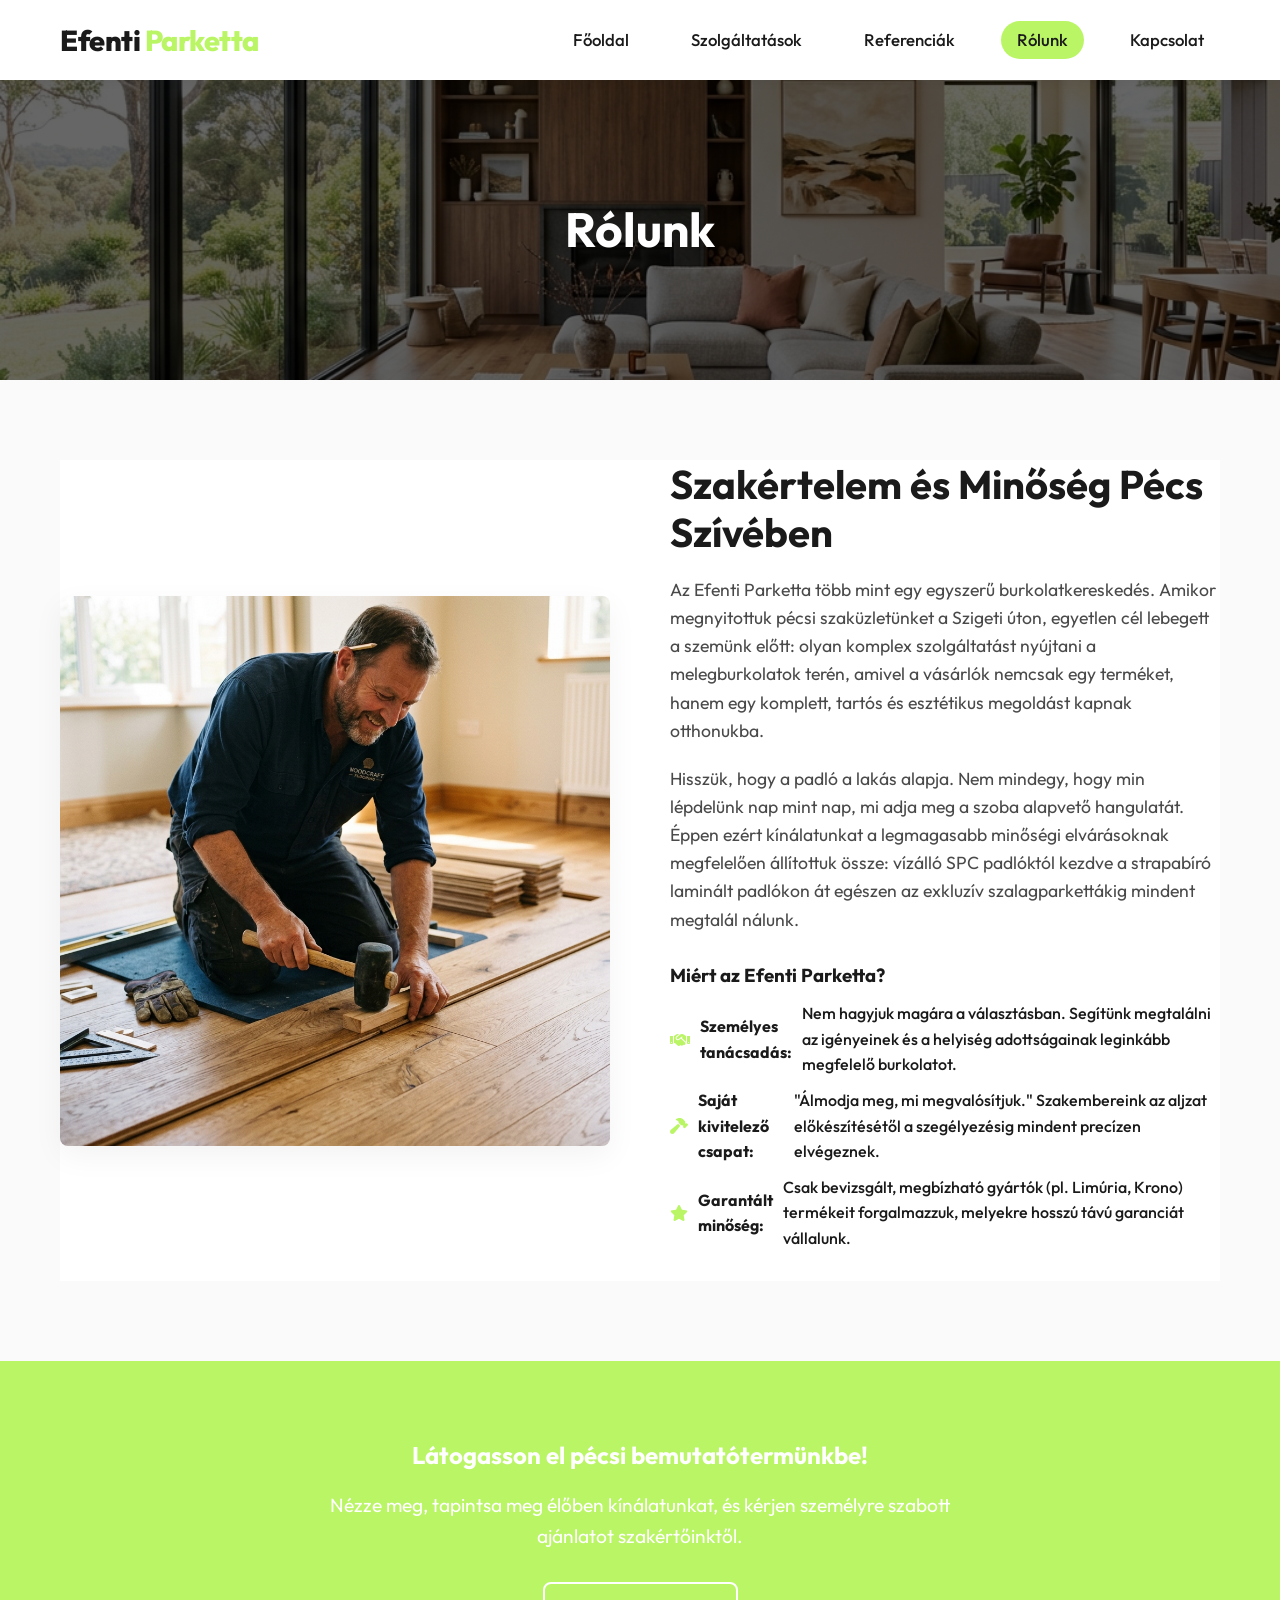
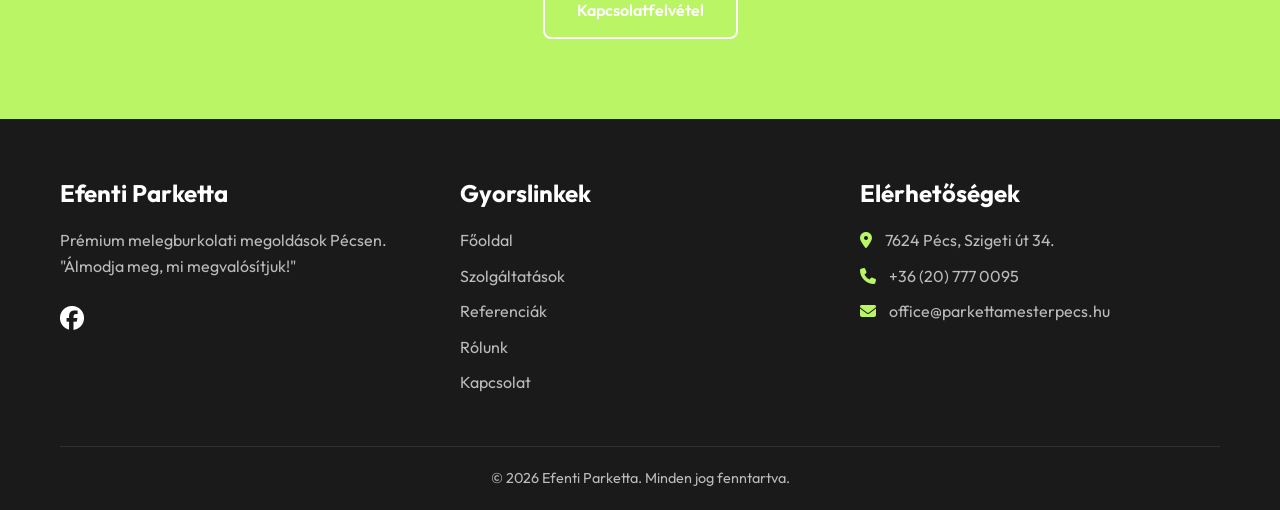
==== about.html @ 0abd13f0 "Add files via upload" ====
<!DOCTYPE html>
<html lang="hu">
<head>
    <meta charset="UTF-8">
    <meta name="viewport" content="width=device-width, initial-scale=1.0">
    <meta name="description" content="Tudjon meg többet az Efenti Parkettáról. Pécsi szaküzletünk nem csak elad, de szakértői támogatást és teljes körű kivitelezést is nyújt.">
    <title>Rólunk | Efenti Parketta Pécs</title>
    
    <!-- FontAwesome -->
    <link rel="stylesheet" href="https://cdnjs.cloudflare.com/ajax/libs/font-awesome/6.4.0/css/all.min.css">
    
    <!-- Custom CSS -->
    <link rel="stylesheet" href="css/styles.css">
</head>
<body>

    <!-- Header -->
    <header class="header">
        <div class="container">
            <a href="index.html" class="logo">Efenti <span>Parketta</span></a>
            
            <nav class="nav-links">
                <a href="index.html">Főoldal</a>
                <a href="services.html">Szolgáltatások</a>
                <a href="portfolio.html">Referenciák</a>
                <a href="about.html" class="active">Rólunk</a>
                <a href="contact.html">Kapcsolat</a>
            </nav>
            
            <button class="mobile-menu-btn" aria-label="Toggle Menu">
                <i class="fas fa-bars"></i>
            </button>
        </div>
    </header>

    <!-- Page Header -->
    <div class="page-header" style="background: linear-gradient(rgba(0,0,0,0.6), rgba(0,0,0,0.6)), url('images/hero_bg.png') center/cover;">
        <div class="container">
            <h1>Rólunk</h1>
        </div>
    </div>

    <!-- About Content -->
    <section class="section">
        <div class="container">
            <div class="about-preview">
                <div class="about-img">
                    <img src="images/about_img.png" alt="Efenti Parketta Szakértelem">
                </div>
                
                <div class="about-text">
                    <h2>Szakértelem és Minőség Pécs Szívében</h2>
                    <p>Az Efenti Parketta több mint egy egyszerű burkolatkereskedés. Amikor megnyitottuk pécsi szaküzletünket a Szigeti úton, egyetlen cél lebegett a szemünk előtt: olyan komplex szolgáltatást nyújtani a melegburkolatok terén, amivel a vásárlók nemcsak egy terméket, hanem egy komplett, tartós és esztétikus megoldást kapnak otthonukba.</p>
                    
                    <p>Hisszük, hogy a padló a lakás alapja. Nem mindegy, hogy min lépdelünk nap mint nap, mi adja meg a szoba alapvető hangulatát. Éppen ezért kínálatunkat a legmagasabb minőségi elvárásoknak megfelelően állítottuk össze: vízálló SPC padlóktól kezdve a strapabíró laminált padlókon át egészen az exkluzív szalagparkettákig mindent megtalál nálunk.</p>
                    
                    <h3 style="margin: 30px 0 15px;">Miért az Efenti Parketta?</h3>
                    <ul class="check-list">
                        <li><i class="fas fa-handshake"></i> <strong>Személyes tanácsadás:</strong> Nem hagyjuk magára a választásban. Segítünk megtalálni az igényeinek és a helyiség adottságainak leginkább megfelelő burkolatot.</li>
                        <li><i class="fas fa-hammer"></i> <strong>Saját kivitelező csapat:</strong> "Álmodja meg, mi megvalósítjuk." Szakembereink az aljzat előkészítésétől a szegélyezésig mindent precízen elvégeznek.</li>
                        <li><i class="fas fa-star"></i> <strong>Garantált minőség:</strong> Csak bevizsgált, megbízható gyártók (pl. Limúria, Krono) termékeit forgalmazzuk, melyekre hosszú távú garanciát vállalunk.</li>
                    </ul>
                </div>
            </div>
        </div>
    </section>

    <!-- CTA Section -->
    <section class="section" style="background-color: var(--primary-color); color: white; text-align: center;">
        <div class="container">
            <h2 style="color: white; margin-bottom: 20px;">Látogasson el pécsi bemutatótermünkbe!</h2>
            <p style="font-size: 1.2rem; margin-bottom: 30px; max-width: 700px; margin-left: auto; margin-right: auto;">Nézze meg, tapintsa meg élőben kínálatunkat, és kérjen személyre szabott ajánlatot szakértőinktől.</p>
            <a href="contact.html" class="btn btn-outline" style="color: white; border-color: white;">Kapcsolatfelvétel</a>
        </div>
    </section>

    <!-- Footer -->
    <footer class="footer">
        <div class="container">
            <div class="footer-grid">
                <div class="footer-col">
                    <h3>Efenti Parketta</h3>
                    <p>Prémium melegburkolati megoldások Pécsen. "Álmodja meg, mi megvalósítjuk!"</p>
                    <div style="margin-top: 20px;">
                        <a href="https://www.facebook.com/profile.php?id=100078625040683" target="_blank" style="font-size: 1.5rem; color: #fff; margin-right: 15px;"><i class="fab fa-facebook"></i></a>
                    </div>
                </div>
                
                <div class="footer-col">
                    <h3>Gyorslinkek</h3>
                    <ul class="footer-links">
                        <li><a href="index.html">Főoldal</a></li>
                        <li><a href="services.html">Szolgáltatások</a></li>
                        <li><a href="portfolio.html">Referenciák</a></li>
                        <li><a href="about.html">Rólunk</a></li>
                        <li><a href="contact.html">Kapcsolat</a></li>
                    </ul>
                </div>
                
                <div class="footer-col">
                    <h3>Elérhetőségek</h3>
                    <ul class="footer-links">
                        <li><i class="fas fa-map-marker-alt" style="margin-right: 10px; color: var(--primary-color);"></i> 7624 Pécs, Szigeti út 34.</li>
                        <li><i class="fas fa-phone" style="margin-right: 10px; color: var(--primary-color);"></i> <a href="tel:+36207770095">+36 (20) 777 0095</a></li>
                        <li><i class="fas fa-envelope" style="margin-right: 10px; color: var(--primary-color);"></i> <a href="mailto:office@parkettamesterpecs.hu">office@parkettamesterpecs.hu</a></li>
                    </ul>
                </div>
            </div>
            
            <div class="footer-bottom">
                <p>&copy; 2026 Efenti Parketta. Minden jog fenntartva.</p>
            </div>
        </div>
    </footer>

    <script src="js/main.js"></script>
</body>
</html>
---- css/styles.css ----
@import url('https://fonts.googleapis.com/css2?family=Outfit:wght@300;400;500;600;700;800&display=swap');

:root {
  --primary-color: #BAF565; /* Logo Green */
  --primary-hover: #A3DF4E; /* Darker Green */
  --secondary-color: #1A1A1A; /* Dark Text */
  --text-color: #4A4A4A; /* Soft Text */
  --bg-color: #FAFAFA;
  --white: #FFFFFF;
  --accent-color: #D4AF37; /* Premium Gold */
  
  --transition: all 0.3s ease-in-out;
  --box-shadow: 0 10px 30px rgba(0,0,0,0.05);
  --border-radius: 8px;
}

* {
  margin: 0;
  padding: 0;
  box-sizing: border-box;
}

body {
  font-family: 'Outfit', sans-serif;
  color: var(--text-color);
  background-color: var(--bg-color);
  line-height: 1.6;
  overflow-x: hidden;
}

h1, h2, h3, h4, h5, h6 {
  color: var(--secondary-color);
  font-weight: 700;
  line-height: 1.2;
}

a {
  text-decoration: none;
  color: inherit;
  transition: var(--transition);
}

ul {
  list-style: none;
}

img {
  max-width: 100%;
  height: auto;
  display: block;
}

/* Utilities */
.container {
  width: 100%;
  max-width: 1200px;
  margin: 0 auto;
  padding: 0 20px;
}

.section {
  padding: 80px 0;
}

.section-title {
  text-align: center;
  font-size: 2.5rem;
  margin-bottom: 50px;
  position: relative;
  display: inline-block;
  left: 50%;
  transform: translateX(-50%);
}

.section-title::after {
  content: '';
  position: absolute;
  bottom: -10px;
  left: 50%;
  transform: translateX(-50%);
  width: 60px;
  height: 4px;
  background-color: var(--primary-color);
  border-radius: 2px;
}

/* Buttons */
.btn {
  display: inline-flex;
  align-items: center;
  justify-content: center;
  padding: 14px 32px;
  font-size: 1rem;
  font-weight: 600;
  border-radius: var(--border-radius);
  cursor: pointer;
  transition: var(--transition);
  border: none;
  gap: 8px;
}

.btn-primary {
  background-color: var(--primary-color);
  color: var(--secondary-color);
  box-shadow: 0 4px 15px rgba(186, 245, 101, 0.3);
}

.btn-primary:hover {
  background-color: var(--primary-hover);
  transform: translateY(-2px);
  box-shadow: 0 6px 20px rgba(186, 245, 101, 0.4);
}

.btn-outline {
  background-color: transparent;
  color: var(--primary-color);
  border: 2px solid var(--primary-color);
}

.btn-outline:hover {
  background-color: var(--primary-color);
  color: var(--white);
}

/* Header */
.header {
  position: fixed;
  top: 0;
  left: 0;
  width: 100%;
  background-color: rgba(255, 255, 255, 0.95);
  backdrop-filter: blur(10px);
  z-index: 1000;
  box-shadow: 0 2px 10px rgba(0,0,0,0.05);
  transition: var(--transition);
}

.header .container {
  display: flex;
  justify-content: space-between;
  align-items: center;
  height: 80px;
}

.logo {
  font-size: 1.8rem;
  font-weight: 800;
  color: var(--secondary-color);
  letter-spacing: -0.5px;
}

.logo span {
  color: var(--primary-color);
}

.nav-links {
  display: flex;
  gap: 30px;
}

.nav-links a {
  font-weight: 500;
  font-size: 1.05rem;
  color: var(--secondary-color);
  position: relative;
  padding: 6px 16px;
  border-radius: 20px;
  transition: var(--transition);
  z-index: 1;
}

.nav-links a::before {
  content: '';
  position: absolute;
  top: 0;
  left: 0;
  width: 100%;
  height: 100%;
  background-color: var(--primary-color);
  border-radius: 20px;
  z-index: -1;
  transform: scale(0.8);
  opacity: 0;
  transition: var(--transition);
}

.nav-links a:hover::before,
.nav-links a.active::before {
  transform: scale(1);
  opacity: 1;
}

.nav-links a.active {
  color: var(--secondary-color);
}

.mobile-menu-btn {
  display: none;
  font-size: 1.5rem;
  color: var(--secondary-color);
  cursor: pointer;
  background: none;
  border: none;
}

/* Hero Section */
.hero {
  height: 100vh;
  min-height: 600px;
  display: flex;
  align-items: center;
  position: relative;
  margin-top: 0;
  background: linear-gradient(rgba(0,0,0,0.6), rgba(0,0,0,0.6)), url('../images/hero_bg.png') center/cover no-repeat;
  color: var(--white);
}

.hero-content {
  max-width: 800px;
  text-align: center;
  margin: 0 auto;
}

.hero h1 {
  font-size: 4rem;
  color: var(--white);
  margin-bottom: 20px;
  letter-spacing: -1px;
}

.hero p {
  font-size: 1.2rem;
  margin-bottom: 40px;
  color: #E0E0E0;
}

.hero-btns {
  display: flex;
  gap: 20px;
  justify-content: center;
}

/* Features/Services Preview */
.features-grid {
  display: grid;
  grid-template-columns: repeat(3, 1fr);
  gap: 30px;
  margin-top: 40px;
}

.feature-card {
  background: var(--white);
  border-radius: var(--border-radius);
  padding: 40px 30px;
  text-align: center;
  box-shadow: var(--box-shadow);
  transition: var(--transition);
  border-bottom: 4px solid transparent;
}

.feature-card:hover {
  transform: translateY(-10px);
  border-bottom-color: var(--primary-color);
}

.feature-icon {
  font-size: 3rem;
  color: var(--primary-color);
  margin-bottom: 20px;
}

.feature-card h3 {
  font-size: 1.5rem;
  margin-bottom: 15px;
}

/* About Preview */
.about-preview {
  display: flex;
  align-items: center;
  gap: 60px;
  background-color: var(--white);
}

.about-img {
  flex: 1;
  border-radius: var(--border-radius);
  overflow: hidden;
  box-shadow: var(--box-shadow);
}

.about-img img {
  width: 100%;
  height: 100%;
  object-fit: cover;
  transition: transform 0.5s ease;
}

.about-img:hover img {
  transform: scale(1.05);
}

.about-text {
  flex: 1;
}

.about-text h2 {
  font-size: 2.5rem;
  margin-bottom: 20px;
}

.about-text p {
  margin-bottom: 20px;
  font-size: 1.1rem;
}

.check-list {
  margin-bottom: 30px;
}

.check-list li {
  margin-bottom: 10px;
  display: flex;
  align-items: center;
  gap: 10px;
  font-weight: 500;
  color: var(--secondary-color);
}

.check-list i {
  color: var(--primary-color);
}

/* Service Detail Cards (for services.html) */
.service-details {
  display: flex;
  flex-direction: column;
  gap: 60px;
  margin-top: 40px;
}

.service-row {
  display: flex;
  align-items: center;
  gap: 50px;
}

.service-row:nth-child(even) {
  flex-direction: row-reverse;
}

.service-image {
  flex: 1;
  border-radius: var(--border-radius);
  overflow: hidden;
  box-shadow: var(--box-shadow);
}

.service-image img {
  width: 100%;
  aspect-ratio: 4/3;
  object-fit: cover;
}

.service-info {
  flex: 1;
}

.service-info h2 {
  font-size: 2rem;
  margin-bottom: 20px;
  color: var(--primary-color);
}

/* Portfolio Grid */
.portfolio-grid {
  display: grid;
  grid-template-columns: repeat(auto-fill, minmax(350px, 1fr));
  gap: 30px;
}

.portfolio-item {
  border-radius: var(--border-radius);
  overflow: hidden;
  position: relative;
  box-shadow: var(--box-shadow);
  aspect-ratio: 4/3;
}

.portfolio-item img {
  width: 100%;
  height: 100%;
  object-fit: cover;
  transition: transform 0.5s ease;
}

.portfolio-overlay {
  position: absolute;
  top: 0;
  left: 0;
  width: 100%;
  height: 100%;
  background: rgba(26, 26, 26, 0.85);
  display: flex;
  flex-direction: column;
  justify-content: center;
  align-items: center;
  opacity: 0;
  transition: var(--transition);
  color: var(--white);
}

.portfolio-item:hover .portfolio-overlay {
  opacity: 1;
}

.portfolio-item:hover img {
  transform: scale(1.1);
}

.portfolio-overlay h3 {
  color: var(--white);
  font-size: 1.5rem;
  transform: translateY(20px);
  transition: var(--transition);
}

.portfolio-item:hover .portfolio-overlay h3 {
  transform: translateY(0);
}

/* Contact Section */
.contact-wrapper {
  display: flex;
  gap: 50px;
  background: var(--white);
  border-radius: var(--border-radius);
  box-shadow: var(--box-shadow);
  overflow: hidden;
}

.contact-info-box {
  flex: 1;
  background: var(--primary-color);
  color: var(--white);
  padding: 50px;
}

.contact-info-box h2 {
  color: var(--white);
  margin-bottom: 30px;
}

.info-item {
  display: flex;
  align-items: flex-start;
  gap: 15px;
  margin-bottom: 25px;
}

.info-item i {
  font-size: 1.5rem;
  margin-top: 5px;
}

.info-item h4 {
  color: var(--white);
  margin-bottom: 5px;
}

.contact-form-box {
  flex: 1.5;
  padding: 50px;
}

.form-group {
  margin-bottom: 20px;
}

.form-group label {
  display: block;
  margin-bottom: 8px;
  font-weight: 500;
  color: var(--secondary-color);
}

.form-control {
  width: 100%;
  padding: 12px 15px;
  border: 1px solid #ddd;
  border-radius: 6px;
  font-family: inherit;
  font-size: 1rem;
  transition: var(--transition);
}

.form-control:focus {
  outline: none;
  border-color: var(--primary-color);
  box-shadow: 0 0 0 3px rgba(186, 245, 101, 0.3);
}

textarea.form-control {
  resize: vertical;
  min-height: 120px;
}

/* Map */
.map-container {
  height: 400px;
  width: 100%;
  margin-top: 50px;
}

.map-container iframe {
  width: 100%;
  height: 100%;
  border: 0;
  border-radius: var(--border-radius);
}

/* Footer */
.footer {
  background-color: var(--secondary-color);
  color: #bbb;
  padding: 60px 0 20px;
}

.footer-grid {
  display: grid;
  grid-template-columns: repeat(3, 1fr);
  gap: 40px;
  margin-bottom: 40px;
}

.footer-col h3 {
  color: var(--white);
  margin-bottom: 20px;
  font-size: 1.5rem;
}

.footer-col p {
  margin-bottom: 15px;
}

.footer-links li {
  margin-bottom: 10px;
}

.footer-links a:hover {
  color: var(--primary-color);
  padding-left: 5px;
}

.footer-bottom {
  text-align: center;
  padding-top: 20px;
  border-top: 1px solid rgba(255,255,255,0.1);
  font-size: 0.9rem;
}

/* Page Header (for inner pages) */
.page-header {
  height: 300px;
  background: linear-gradient(rgba(0,0,0,0.7), rgba(0,0,0,0.7)), url('../images/laminate.png') center/cover no-repeat;
  display: flex;
  align-items: center;
  justify-content: center;
  text-align: center;
  margin-top: 80px;
}

.page-header h1 {
  color: var(--white);
  font-size: 3rem;
}

/* Responsive Design */
@media (max-width: 992px) {
  .features-grid, .footer-grid {
    grid-template-columns: repeat(2, 1fr);
  }
  
  .about-preview, .contact-wrapper {
    flex-direction: column;
  }
  
  .service-row, .service-row:nth-child(even) {
    flex-direction: column;
  }
}

@media (max-width: 768px) {
  .nav-links {
    position: fixed;
    top: 80px;
    left: -100%;
    width: 100%;
    height: calc(100vh - 80px);
    background: var(--white);
    flex-direction: column;
    align-items: center;
    justify-content: center;
    transition: var(--transition);
  }
  
  .nav-links.active {
    left: 0;
  }
  
  .mobile-menu-btn {
    display: block;
  }
  
  .hero h1 {
    font-size: 2.5rem;
  }
  
  .features-grid, .footer-grid {
    grid-template-columns: 1fr;
  }
  
  .hero-btns {
    flex-direction: column;
  }
}
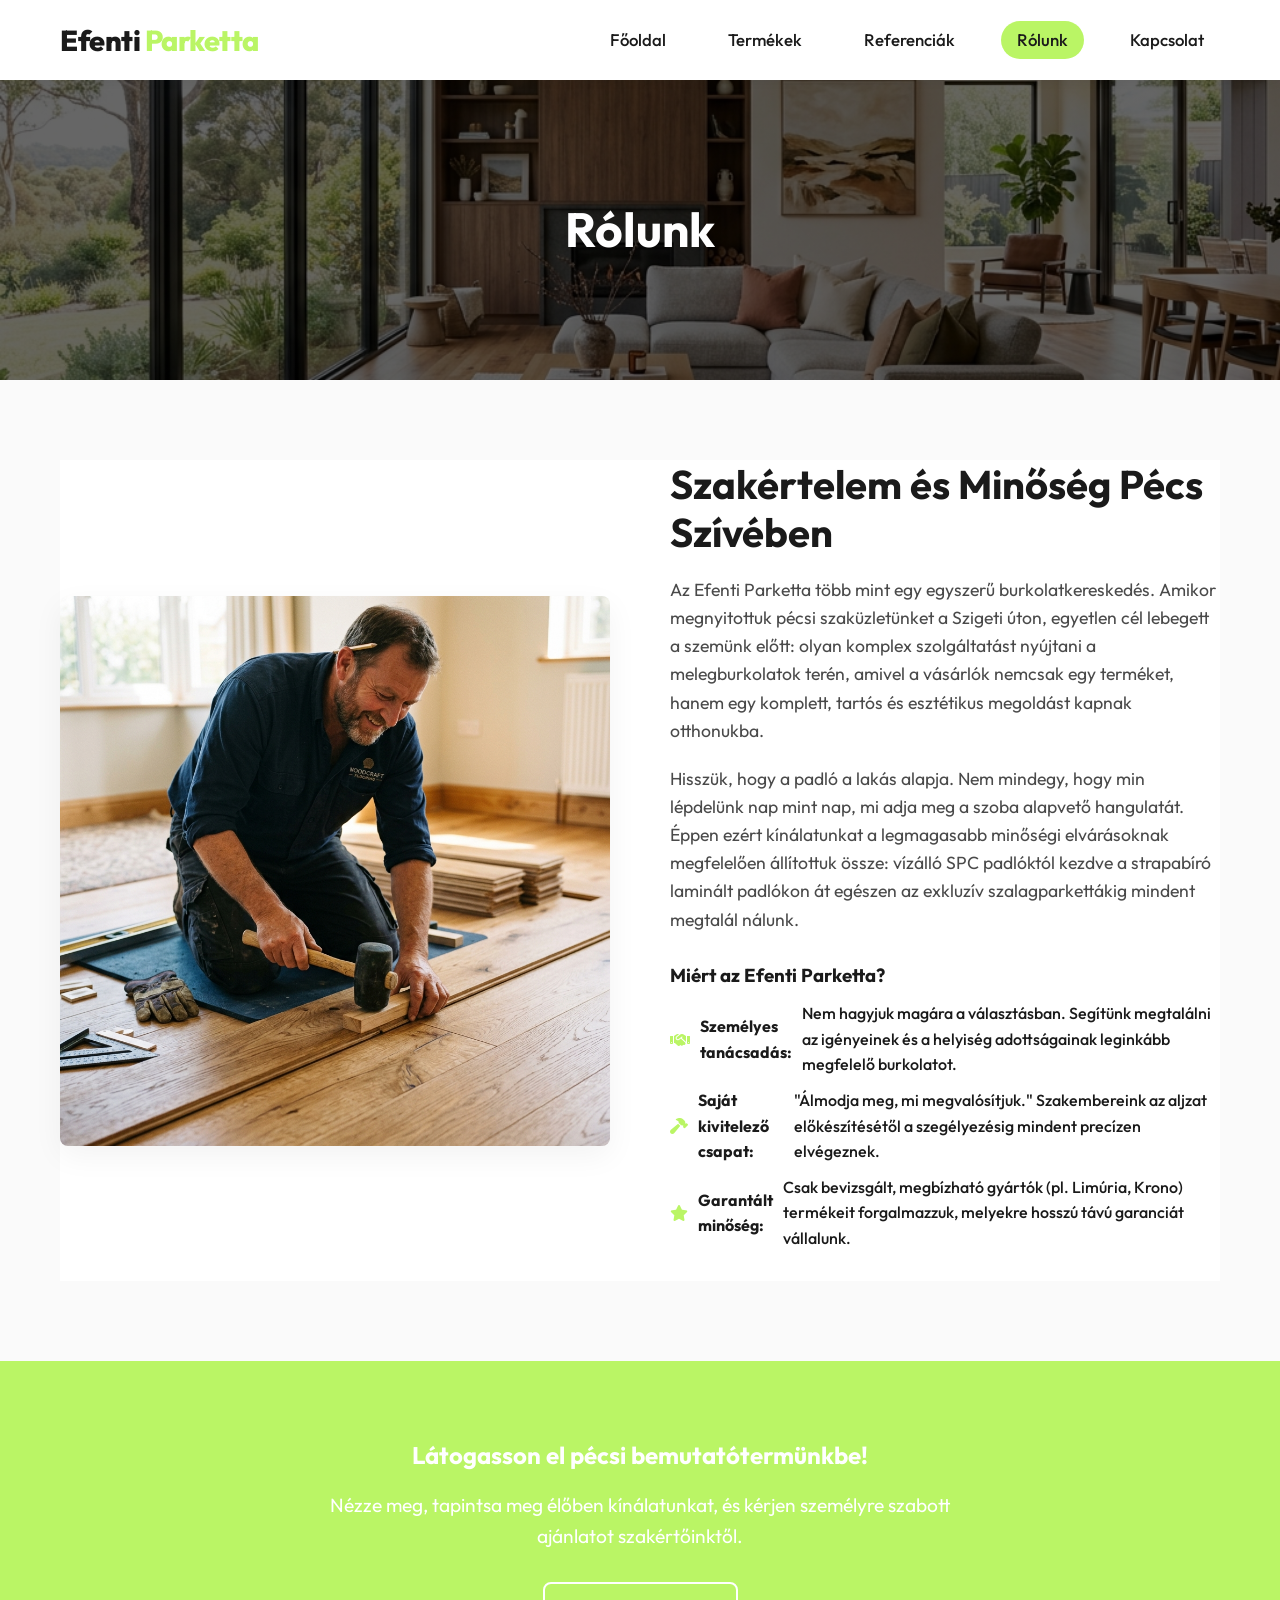
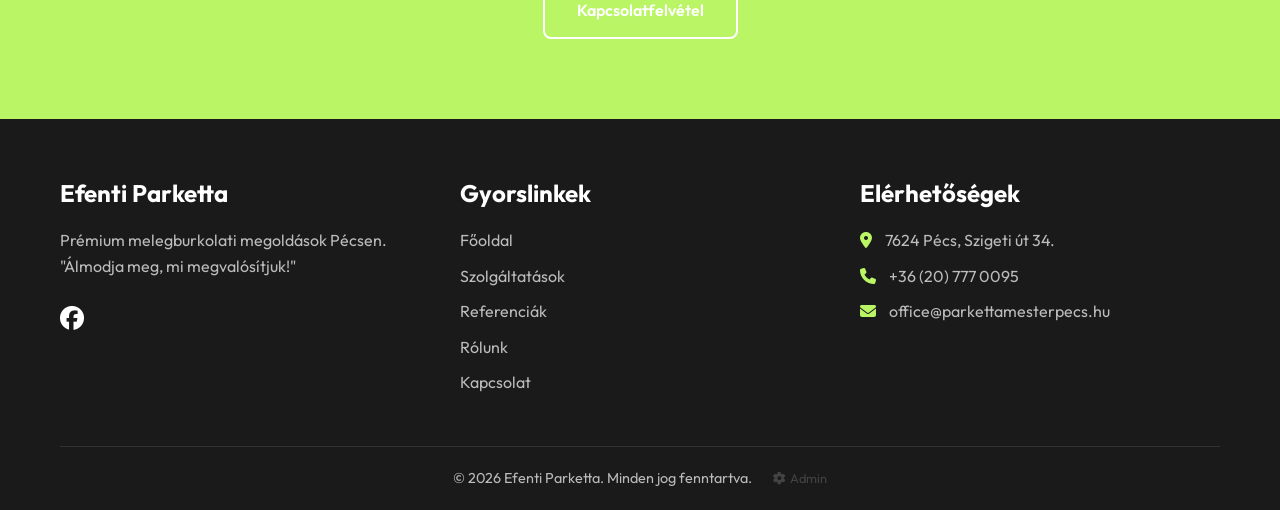
==== commit 4cb28c2d: "Add files via upload" ====
--- a/about.html
+++ b/about.html
@@ -21,7 +21,7 @@
             
             <nav class="nav-links">
                 <a href="index.html">Főoldal</a>
-                <a href="services.html">Szolgáltatások</a>
+                <a href="termekek.html">Termékek</a>
                 <a href="portfolio.html">Referenciák</a>
                 <a href="about.html" class="active">Rólunk</a>
                 <a href="contact.html">Kapcsolat</a>
@@ -108,7 +108,7 @@
             </div>
             
             <div class="footer-bottom">
-                <p>&copy; 2026 Efenti Parketta. Minden jog fenntartva.</p>
+                <p>&copy; 2026 Efenti Parketta. Minden jog fenntartva. <a href="admin.html" style="color:rgba(255,255,255,0.18);font-size:0.8rem;margin-left:18px;transition:color .2s" onmouseover="this.style.color='rgba(255,255,255,0.5)'" onmouseout="this.style.color='rgba(255,255,255,0.18)'"><i class="fas fa-cog" style="margin-right:4px"></i>Admin</a></p>
             </div>
         </div>
     </footer>
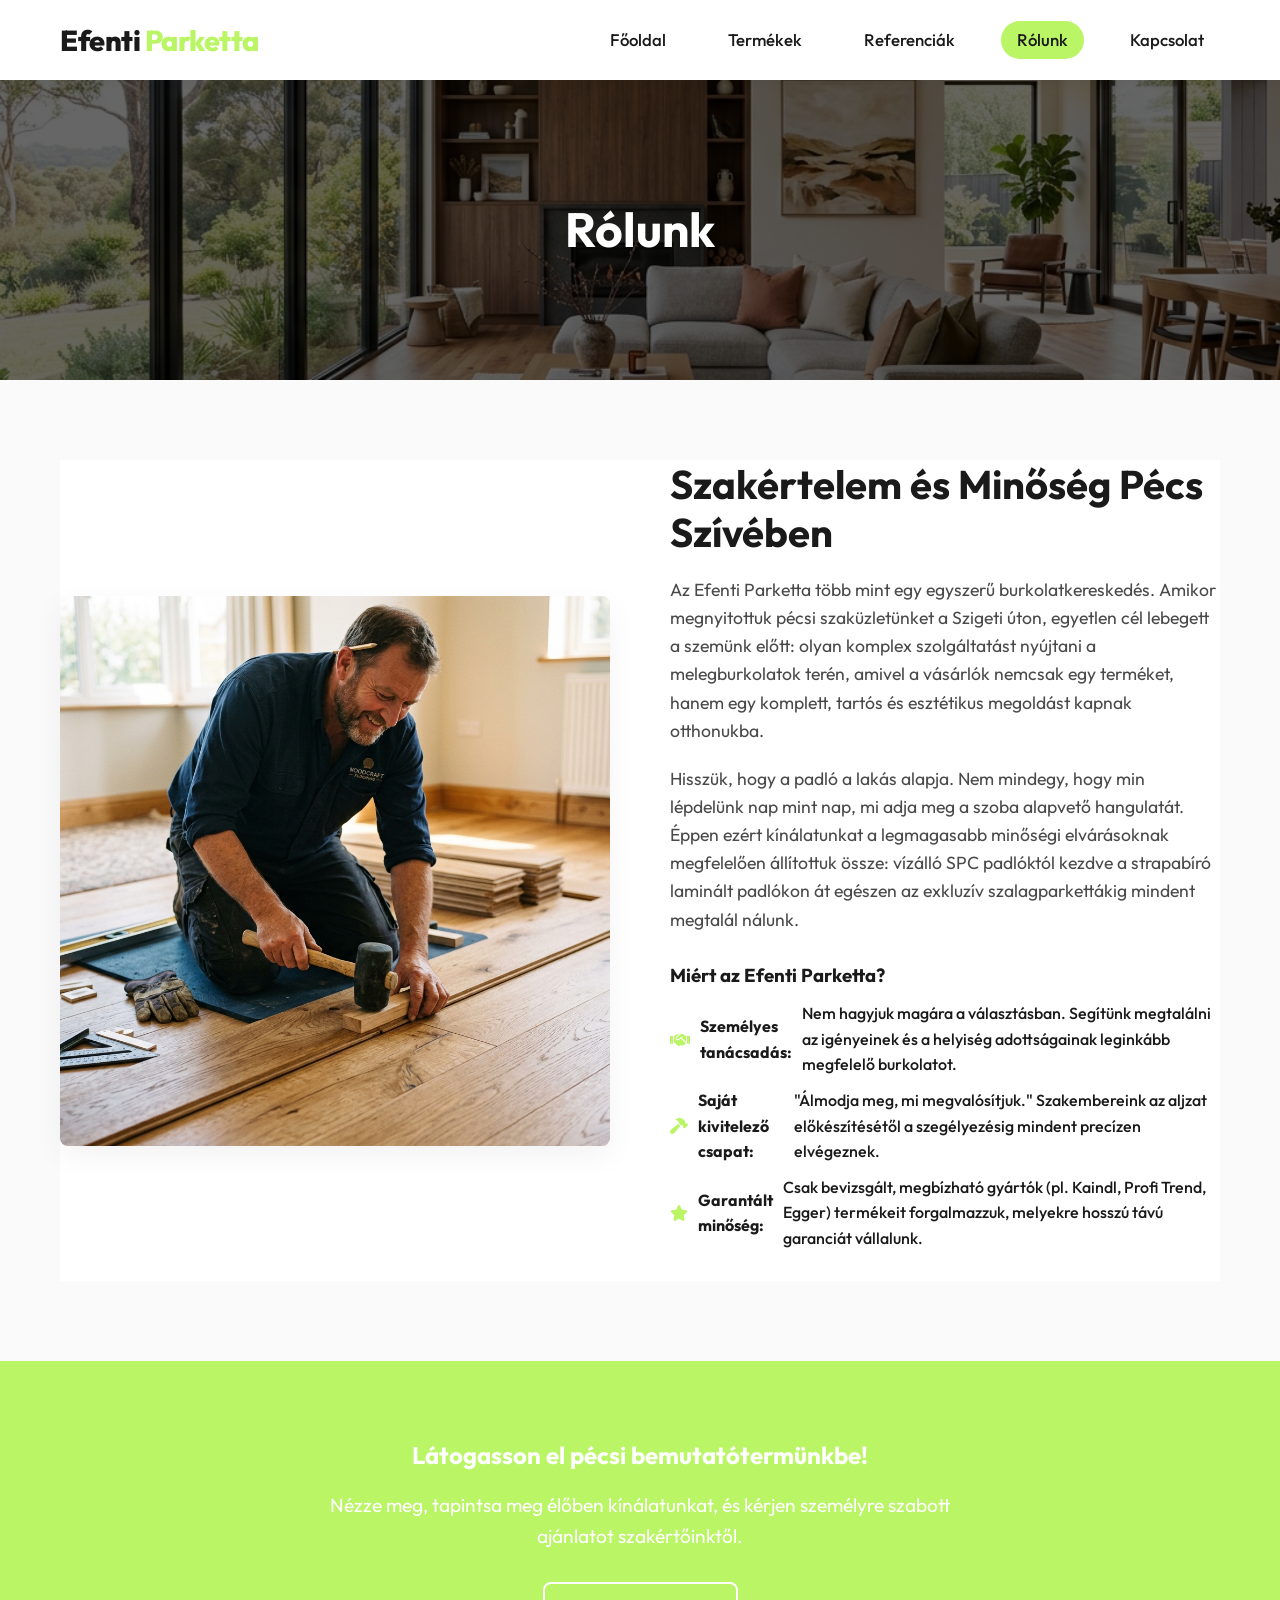
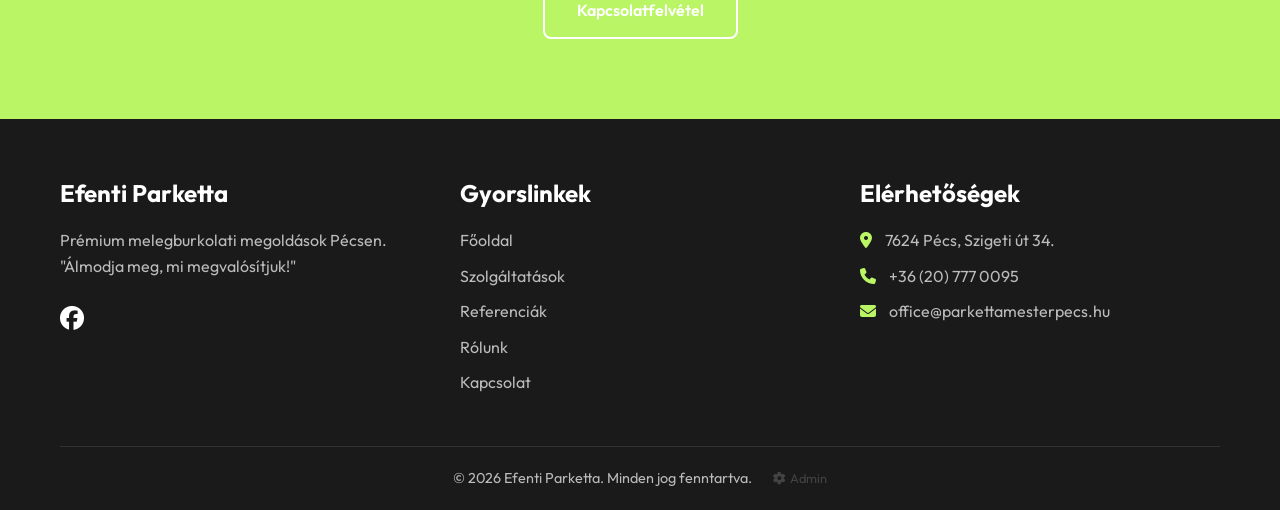
==== commit bb2f196e: "Add files via upload" ====
--- a/about.html
+++ b/about.html
@@ -58,7 +58,7 @@
                     <ul class="check-list">
                         <li><i class="fas fa-handshake"></i> <strong>Személyes tanácsadás:</strong> Nem hagyjuk magára a választásban. Segítünk megtalálni az igényeinek és a helyiség adottságainak leginkább megfelelő burkolatot.</li>
                         <li><i class="fas fa-hammer"></i> <strong>Saját kivitelező csapat:</strong> "Álmodja meg, mi megvalósítjuk." Szakembereink az aljzat előkészítésétől a szegélyezésig mindent precízen elvégeznek.</li>
-                        <li><i class="fas fa-star"></i> <strong>Garantált minőség:</strong> Csak bevizsgált, megbízható gyártók (pl. Limúria, Krono) termékeit forgalmazzuk, melyekre hosszú távú garanciát vállalunk.</li>
+                        <li><i class="fas fa-star"></i> <strong>Garantált minőség:</strong> Csak bevizsgált, megbízható gyártók (pl. Kaindl, Profi Trend, Egger) termékeit forgalmazzuk, melyekre hosszú távú garanciát vállalunk.</li>
                     </ul>
                 </div>
             </div>
